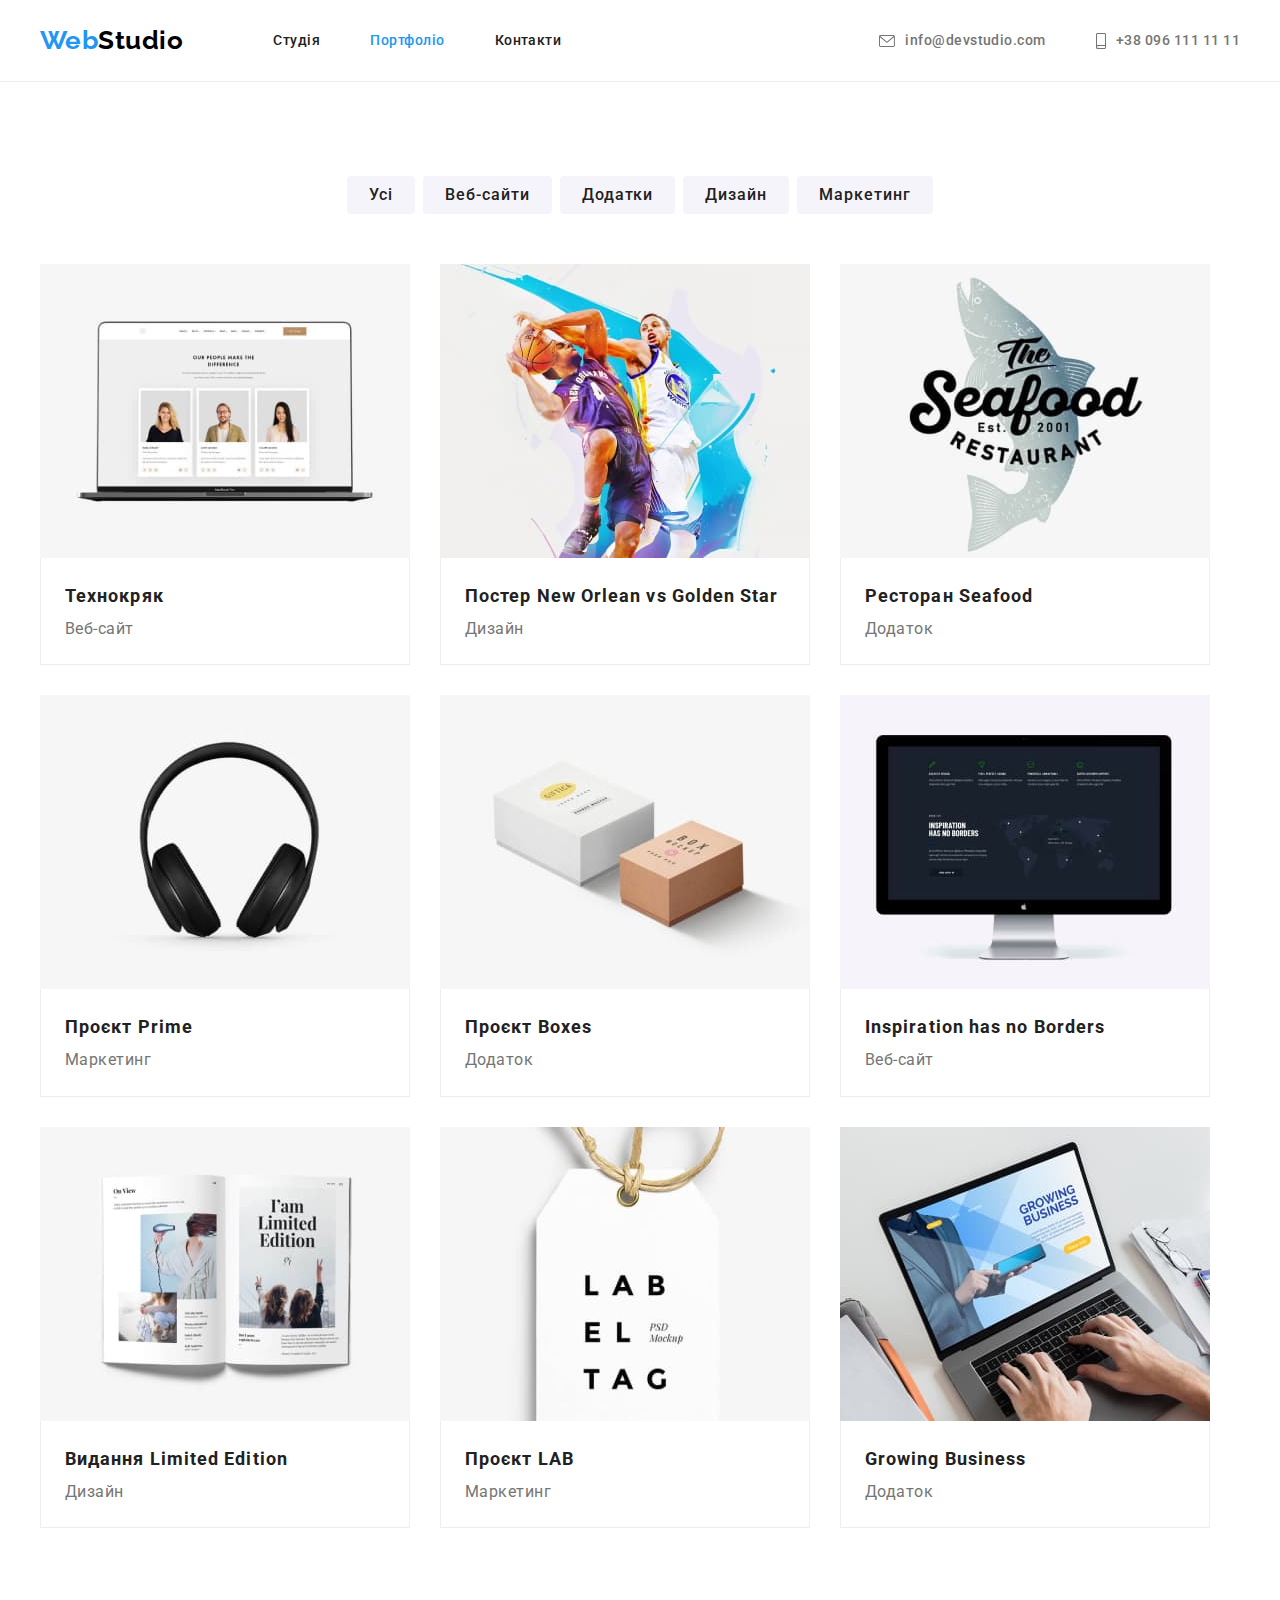
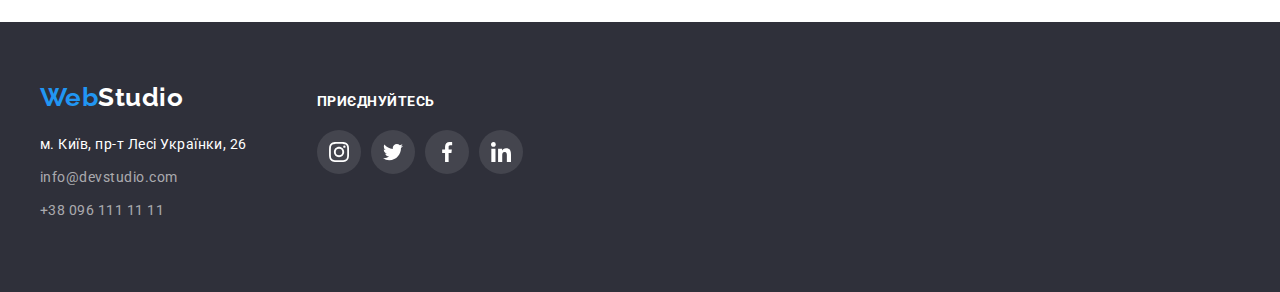
==== portfolio.html @ fdce0c1a "hw4" ====
<!DOCTYPE html>
<html lang="uk">
<head>
    <meta charset="UTF-8">
    <meta http-equiv="X-UA-Compatible" content="IE=edge">
    <meta name="viewport" content="width=device-width, initial-scale=1.0">
    <link rel="preconnect" href="https://fonts.googleapis.com">
    <link rel="preconnect" href="https://fonts.gstatic.com" crossorigin>
    <link href="https://fonts.googleapis.com/css2?family=Raleway:wght@700&family=Roboto:wght@400;500;700;900&display=swap" rel="stylesheet">
    <link rel="stylesheet" href="https://cdnjs.cloudflare.com/ajax/libs/modern-normalize/1.1.0/modern-normalize.min.css" integrity="sha512-wpPYUAdjBVSE4KJnH1VR1HeZfpl1ub8YT/NKx4PuQ5NmX2tKuGu6U/JRp5y+Y8XG2tV+wKQpNHVUX03MfMFn9Q==" crossorigin="anonymous" referrerpolicy="no-referrer"/>
    <link rel="stylesheet" href="./css/styles.css">
    <title>Портфоліо</title>
</head>
<body>
    <header class="header">
      <div class="container">
        <nav class="nav-item">
          <a href="./" class="emblem header-logo"><span class="web-logo">Web</span><span class="studio-logo">Studio</span></a>
        <ul class="site-nav">
          <li class="site-nav-item"><a href="./index.html" class="link">Студія</a></li>
          <li class="site-nav-item"><a href="./portfolio.html" class="link current">Портфоліо</a></li>
          <li class="site-nav-item"><a href="./" class="link">Контакти</a></li>
        </ul>
        <ul class="contact-nav">
          <li class="contact-nav-item"><a class="contact-nav-item" href="mailto:info@devstudio.com"><svg class="header-icon" width="16" height="12"><use href="./image/sprite.svg#icon-envelope"></use></svg>info@devstudio.com</a></li>
          <li class="contact-nav-item"><a class="contact-nav-item" href="tel:+380961111111"><svg class="header-icon" width="10" height="16"><use href="./image/sprite.svg#icon-smartphone"></use></svg>+38 096 111 11 11</a></li>
        </ul>
        </nav>
      </div>
      </header> 
    <main>
      <section class="filter">
      <div class="container" >
      <h1 class="visually-hidden">Портфоліо</h1>
      <ul class="buttonlist">
      <li class="buttonlist-item"><button type="button" class="filter-button text-button">Усі</button></li>
      <li class="buttonlist-item"><button type="button" class="filter-button text-button">Веб-сайти</button></li>
      <li class="buttonlist-item"><button type="button" class="filter-button text-button">Додатки</button></li>
      <li class="buttonlist-item"><button type="button" class="filter-button text-button">Дизайн</button></li>
      <li class="buttonlist-item"><button type="button" class="filter-button text-button">Маркетинг</button></li>
      </ul>
      <ul class="projects">
        <li class="projects-item">
          <a href="#" class="projects-link"><img src="./image/technokryak.jpg" alt="ноутбук з фото працівників" width="370" height="294" class="image">
            <div class="projects-text">
               <h2 class="projects-name">Технокряк</h2>
               <p class="projects-mean">Веб-сайт</p>
            </div>
          </a>
        </li>
        <li class="projects-item">
          <a href="#" class="projects-link"><img src="./image/poster.jpg" alt="двоє хлопців грають у баскетбол" width="370" height="294" class="image">
            <div class="projects-text">
               <h2 class="projects-name">Постер New Orlean vs Golden Star</h2>
               <p class="projects-mean">Дизайн</p>
            </div>
          </a>
        </li>
        <li class="projects-item">
          <a href="#" class="projects-link"><img src="./image/restaurant.jpg" alt="логотип ресторану seafood" width="370" height="294" class="image">
             <div class="projects-text"> 
               <h2 class="projects-name">Ресторан Seafood</h2>
               <p class="projects-mean">Додаток</p>
             </div>
           </a>
        </li>
        <li class="projects-item">
          <a href="#" class="projects-link"><img src="./image/project.jpg" alt="стерео навушники" width="370" height="294" class="image">
             <div class="projects-text">
               <h2 class="projects-name">Проєкт Prime</h2>
               <p class="projects-mean">Маркетинг</p>
             </div>
          </a>
        </li>
        <li class="projects-item">
          <a href="#" class="projects-link"><img src="./image/projectboxes.jpg" alt="біла та розова коробки" width="370" height="294" class="image">
            <div class="projects-text">
               <h2 class="projects-name">Проєкт Boxes</h2>
               <p class="projects-mean">Додаток</p>
            </div>
          </a>
        </li>
        <li class="projects-item">
          <a href="#" class="projects-link"><img src="./image/inspirationhasnoborder.jpg" alt="екран iMac" width="370" height="294" class="image">
            <div class="projects-text">
              <h2 class="projects-name">Inspiration has no Borders</h2>
              <p class="projects-mean">Веб-сайт</p>
            </div>
          </a>
        </li>
        <li class="projects-item">
          <a href="#" class="projects-link"><img src="./image/limitededition.jpg" alt="розворот журналу" width="370" height="294" class="image">
             <div class="projects-text">
               <h2 class="projects-name">Видання Limited Edition</h2>
               <p class="projects-mean">Дизайн</p>
             </div>
          </a>
        </li>
        <li class="projects-item">
          <a href="#" class="projects-link"><img src="./image/projectlab.jpg" alt="білий ярлик з літерами" width="370" height="294" class="image">
             <div class="projects-text">
               <h2 class="projects-name">Проєкт LAB</h2>
               <p class="projects-mean">Маркетинг</p>
             </div>
          </a>
        </li>
        <li class="projects-item">
          <a href="#" class="projects-link"><img src="./image/growingbusiness.jpg" alt="людина працює за ноутбуком" width="370" height="294" class="image">
             <div class="projects-text"> 
               <h2 class="projects-name">Growing Business</h2>
               <p class="projects-mean">Додаток</p>
             </div>
           </a>
        </li>
      </ul>
      </div>
    </section>
    </main>
    <footer class="footer">
      <div class="container footer-content">
      <div class="footer-connection">
      <a href="./" class="emblem footer-logo"><span class="web-logo">Web</span><span class="studio-logo-footer">Studio</span></a>
      <address>
        <ul class="footer-information">
          <li class="footer-item"><a href="https://goo.gl/maps/CPtrU1FHBa2aNyZL9" target="_blank" rel="noopener noreferrer nofollow" class="footer-adress">м. Київ, пр-т Лесі Українки, 26</a>  </li>
          <li class="footer-item"><a href="mailto:info@devstudio.com" class="footer-contact">info@devstudio.com</a></li>
          <li class="footer-item"><a href="tel:+380961111111" class="footer-contact">+38 096 111 11 11</a></li>
        </ul>
      </address>
      </div>
      <div class="subscribe">
        <span class="subscribe-title">ПРИЄДНУЙТЕСЬ</span>
        <ul class="subscribe-list">
        <li class="subscribe-item">
          <a class="subscribe-link" href="#">
            <svg  width="20px" height="20px">
              <use class="subsribe-icon" href="./image/sprite.svg#icon-instagram"></use>
            </svg>
          </a>
        </li>
        <li class="subscribe-item">
          <a class="subscribe-link" href="#">
            <svg class="subsribe-icon" width="20" height="20">
              <use href="./image/sprite.svg#icon-twitter" ></use>
            </svg>
          </a>
        </li>
        <li class="subscribe-item">
          <a class="subscribe-link" href="#">
            <svg class="subsribe-icon" width="20" height="20">
              <use href="./image/sprite.svg#icon-facebook" ></use>
            </svg>
          </a>
        </li>
        <li class="subscribe-item"> 
          <a class="subscribe-link" href="#">
            <svg class="subsribe-icon" width="20" height="20">
             <use href="./image/sprite.svg#icon-linkedin" ></use>
            </svg>
          </a>
        </li>
        </ul>
      </div>
      </div>
    </footer>
</body>
</html>
---- css/styles.css ----
:root{--main-background-color:#FFFFFF;
--title-text-color:#212121;
--main-text-color:#757575;
--accent:#2196F3;
--fill-icon:#AFB1B8;}

/* основний колір фону #F5F5F5 */
/* колір хедера #ECECEC */
/* колір головної секції #2F303A */
/* колір командної секції #F5F4FA*/
/* колір футера #2F303A */

body{
    margin: 0;
    background-color: var(--main-background-color);
    color: var(--main-text-color); 
    font-family: Roboto, Geneva, Arial, Helvetica, sans-serif;
    letter-spacing:0.03em;
}
.header{display: flex;
    background-color:var(--main-background-color);
    border-bottom: 1px solid #ECECEC;}
ul,h1,h2,h3,p {
    padding:0;
    margin:0;
    list-style: none;
    }
.container{
    padding-left: 15px;
    padding-right: 15px;
    margin-left: auto;
    margin-right: auto;
    width: 1200px;
}
.image{display: block;}

/* Навігація сайту */
.nav-item{display: flex; align-items: center;}
.site-nav { display: flex;}
.site-nav-item {margin-right: 50px;}
.site-nav-item:last-child{margin-right: 0;}
.site-nav .link {
    display: block;
    padding-top: 30px;
    padding-bottom: 30px;
    color:var(--title-text-color);
    text-decoration: none; 
    font-weight: 500;
    font-size: 14px; 
    line-height: 1.1;
} 
.site-nav .link:hover, .site-nav .link:focus {color:var(--accent)}
.site-nav .link.current{color:var(--accent);}
.contact-nav {display: flex; margin-left: auto;}
.contact-nav-item {
    display: inline-flex;
    align-items: center;
    margin-right: 50px;}
.contact-nav-item:last-child{margin-right: 0;}
.contact-nav a {
    color:var(--main-text-color);
    text-decoration: none;
    font-weight: 500;
    font-size: 14px; 
    line-height: 1.1;
}
.contact-nav a:hover, .contact-nav a:focus, .header-icon:hover {color:var(--accent); fill: var(--accent);}
.header-icon{
    margin-right: 10px;
    fill:currentColor;}
.emblem{text-decoration: none;
    font-family: 'Raleway';
    font-weight: 700; 
    font-size: 26px; 
    line-height:1.2;}
.web-logo{
    color:var(--accent); 
    font-family: 'Raleway';
    font-weight: 700;
}
.studio-logo{
    color:#000000;
    font-family: 'Raleway';
    font-weight: 700;
}
.header-logo {
    margin-right: 90px;
    padding-top:25px;
    padding-bottom: 25px;
}
.current {color: var(--accent);text-decoration: none;}

/* Основний контент Студії */

.visually-hidden {
    position: absolute;
    width: 1px;
    height: 1px;
    margin: -1px;
    border: 0;
    padding: 0;
    white-space: nowrap;
    clip-path: inset(100%);
    clip: rect(0 0 0 0);
    overflow: hidden;
}

.section-title, .team-title, .clients-title {
    margin-bottom: 50px;
    color: var(--title-text-color);
    font-size: 36px;
    line-height:1.2;
    text-align: center;
    margin-top: 0;
}
.feature-text, .team-work {color:var(--main-text-color);}
/* Банер */
.banner{padding-top: 200px;
    padding-bottom: 200px;
    text-align: center;
    max-width:1600px;
    height: 600px;
    margin-left: auto;
    margin-right: auto;
    background-image: linear-gradient(to right, rgba(47,48,58,0.4), rgba(47,48,58,0.4)), url(../image/banner.jpg);
    background-color: #2F303A;
    background-repeat: no-repeat;
    background-position: center;
    background-size:cover;}
.banner-title{
    margin-top: 0;
    margin-right: auto;
    margin-left: auto;
    margin-bottom: 0;
    margin-bottom: 30px;
    width: 700px;
    color:var(--main-background-color);
    font-size: 44px;
    font-weight: 900;
    line-height: 1.4;
    letter-spacing: 0.06em; 
    text-transform: uppercase;
}
.button{
    padding: 10px 30px;
    background-color:#2196F3;
    border:none;
    box-shadow: 0px 4px 4px rgba(0, 0, 0, 0.15);
    border-radius: 4px;
    cursor: pointer;
    font-family: inherit;
}
.button :hover, .button :focus {background-color:#188CE8}
.text-button{
    color: #FFFFFF;
    font-size: 16px; 
    line-height: 1.9; 
    font-weight: 700;
    letter-spacing: 0.06em;
}
/* Особливості */
.section-feature {
    background-color: var(--main-background-color);
    padding-top: 94px;
    padding-bottom: 94px; 
}
.feature{display: flex;}
.feature-item{flex-basis: calc((100% - 90px) / 4); padding: 0; margin-right: 30px;}
.feature-picture{
    display: flex;
    justify-content: center;
    height: 120px;
    border-radius: 4px;
    margin-bottom: 30px;}
.feature-icon{
    width: 270px;
    height: 120px;
    fill: currentColor;}
.feature-item:last-child{margin-right: 0;}
.feature-title{
    color: var(--title-text-color); 
    font-size: 14px; 
    line-height: 1.4; 
    text-transform: uppercase;
    margin-bottom: 10px;
    margin-top: 0;
}
.feature-text{ font-size: 14px; line-height:1.7;}
/* Чим ми займаємось */
.section{ 
    padding-bottom: 94px;
    background-color:var(--main-background-color);}
.section-group{display: flex;align-items: center;}
.section-item{
    margin-right: 30px;
    width: 370px;
    height: 294px;}
.section-item:last-child{margin-right: 0;}
/* Наша команда */
.team{
    padding-top: 94px;
    padding-bottom: 94px;
    margin-top: 0;
    background-color:#F5F4FA;}
.team-name{margin-bottom: 10px;
    color:var(--title-text-color);
    font-size: 16px;
    line-height:1.2;
    text-align: center;
    font-weight: 500;}
.team-list{display:flex; align-items: center;}
.team-item{
    margin-right: 30px;
    width: 270px;
    height: 428px;
    box-shadow:0px 4px 4px rgba(0, 0, 0, 0.25);
    border-radius: 0px 0px 4px 4px;}
.team-work{
    font-size: 16px;
    line-height: 1.2; 
    text-align: center;}
.team-text{padding-top: 30px; padding-bottom: 30px;}
.team-item:last-child{margin-right: 0;}
.team-sub-list{display: flex;
    justify-content: center;
    gap: 10px;
    margin-top: 12px;}
.team-sub-link{
    display: flex;
    justify-content: center;
    align-items: center;
    width: 44px;
    height: 44px;
    border-radius: 50%;
    fill:var(--fill-icon);}
.team-sub-link:hover {fill:#FFFFFF;background-color: var(--accent);}

    /* Постійні клієнти */

.clients{
    padding-top: 94px;
    padding-bottom: 94px;
    margin-top: 0;
    background-color:var(--main-background-color);}
.clients-list{
    display:flex; 
    align-items: center; 
    justify-content: center;}
.clients-item{
    margin-right: 30px; 
    width: 170px; 
    height: 92px;}
.clients-item:last-child{margin-right: 0;}
.clients-link{ display: flex;
    justify-content: center;
    align-items: center;
    width: 100%;
    height: 100%;
    border: 1px solid var(--fill-icon);
    border-radius: 4px;
    fill: var(--fill-icon);}
.clients-link:hover {border: 1px solid var(--accent); fill:var(--accent);}

    /* Портфоліо */

.filter{padding-top: 94px; padding-bottom: 94px;}
.buttonlist{display:flex; 
    margin-bottom: 50px;
    align-items: center;
    justify-content: center;}
.buttonlist-item{margin-right: 8px;}
.buttonlist-item:last-child{margin-right: 0;}
.filter-button{
    display: flex;
    text-align: center;
    cursor: pointer;
    background-color: #F5F4FA; 
    color:var(--title-text-color); 
    border:none;
    font-weight: 500; 
    font-size: 16px;
    line-height: 1.6;
    font-family: inherit;
    border-radius: 4px;
}
.text-button{padding: 6px 22px;}
.filter-button:hover,.filter-button:focus {background-color: var(--accent);
    color:var(--main-background-color);
    box-shadow:0px 4px 4px rgba(0, 0, 0, 0.25);}
.projects{display:flex;flex-wrap:wrap;}
.projects-item{
    margin-right: 30px;
    margin-bottom: 30px;
    width: 370px;
}
.projects-item:hover{box-shadow:0px 4px 4px rgba(0, 0, 0, 0.25);}
.projects-item:nth-child(3n){margin-right: 0;}
.projects-item:nth-last-child(-n + 3){margin-bottom: 0;}
.projects-link{text-decoration: none;}
.projects-name{
    color:var(--title-text-color); 
    font-weight:700;
    font-size: 18px;
    line-height: 2; 
    letter-spacing: 0.06em;}
.projects-mean{
    color:var(--main-text-color);
    font-size: 16px;
    line-height: 1.9;}
.projects-text{padding: 20px 24px; border-right:1px solid #EEEEEE; border-bottom:1px solid #EEEEEE; border-left: 1px solid #EEEEEE;}

/* Підвал сайту */

.footer{padding-top: 60px;
    padding-bottom: 60px;
    background-color: #2F303A;}
.footer-content{display: flex; align-items: baseline;}
.footer-logo{display: block;
    margin-bottom: 20px;
    font-style: normal;}
.studio-logo-footer{color:var(--main-background-color)}
.footer-information{font-style:normal;}
.footer-item{margin-bottom: 9px;}
.footer-adress{
    color: var(--main-background-color);
    text-decoration:none;
    font-size: 14px;
    line-height:1.7;}
.footer-contact{
    color: rgba(255, 255, 255, 0.6);
    text-decoration:none;
    font-size: 14px;
    line-height:1.7;}
.footer-contact:hover , .footer-contact:focus{color:var(--accent);}

.subscribe{margin-left: 70px;}
.subscribe-title{
    font-weight: 700;
    font-size: 14px;
    line-height: 1.1;
    text-transform: uppercase;
    color:#FFFFFF;}
.subscribe-list{ display:flex; 
    align-items: center; 
    justify-content: center;
    margin-top: 20px;}
.subscribe-item{margin-right: 10px;}
.subscribe-link{ 
    display: flex;
    justify-content: center;
    align-items: center;
    background: rgba(255,255,255,0.1);
    border-radius: 50%;
    width: 44px;
    height: 44px;
    fill: #FFFFFF;}
.subscribe-link:hover{background-color: var(--accent);}
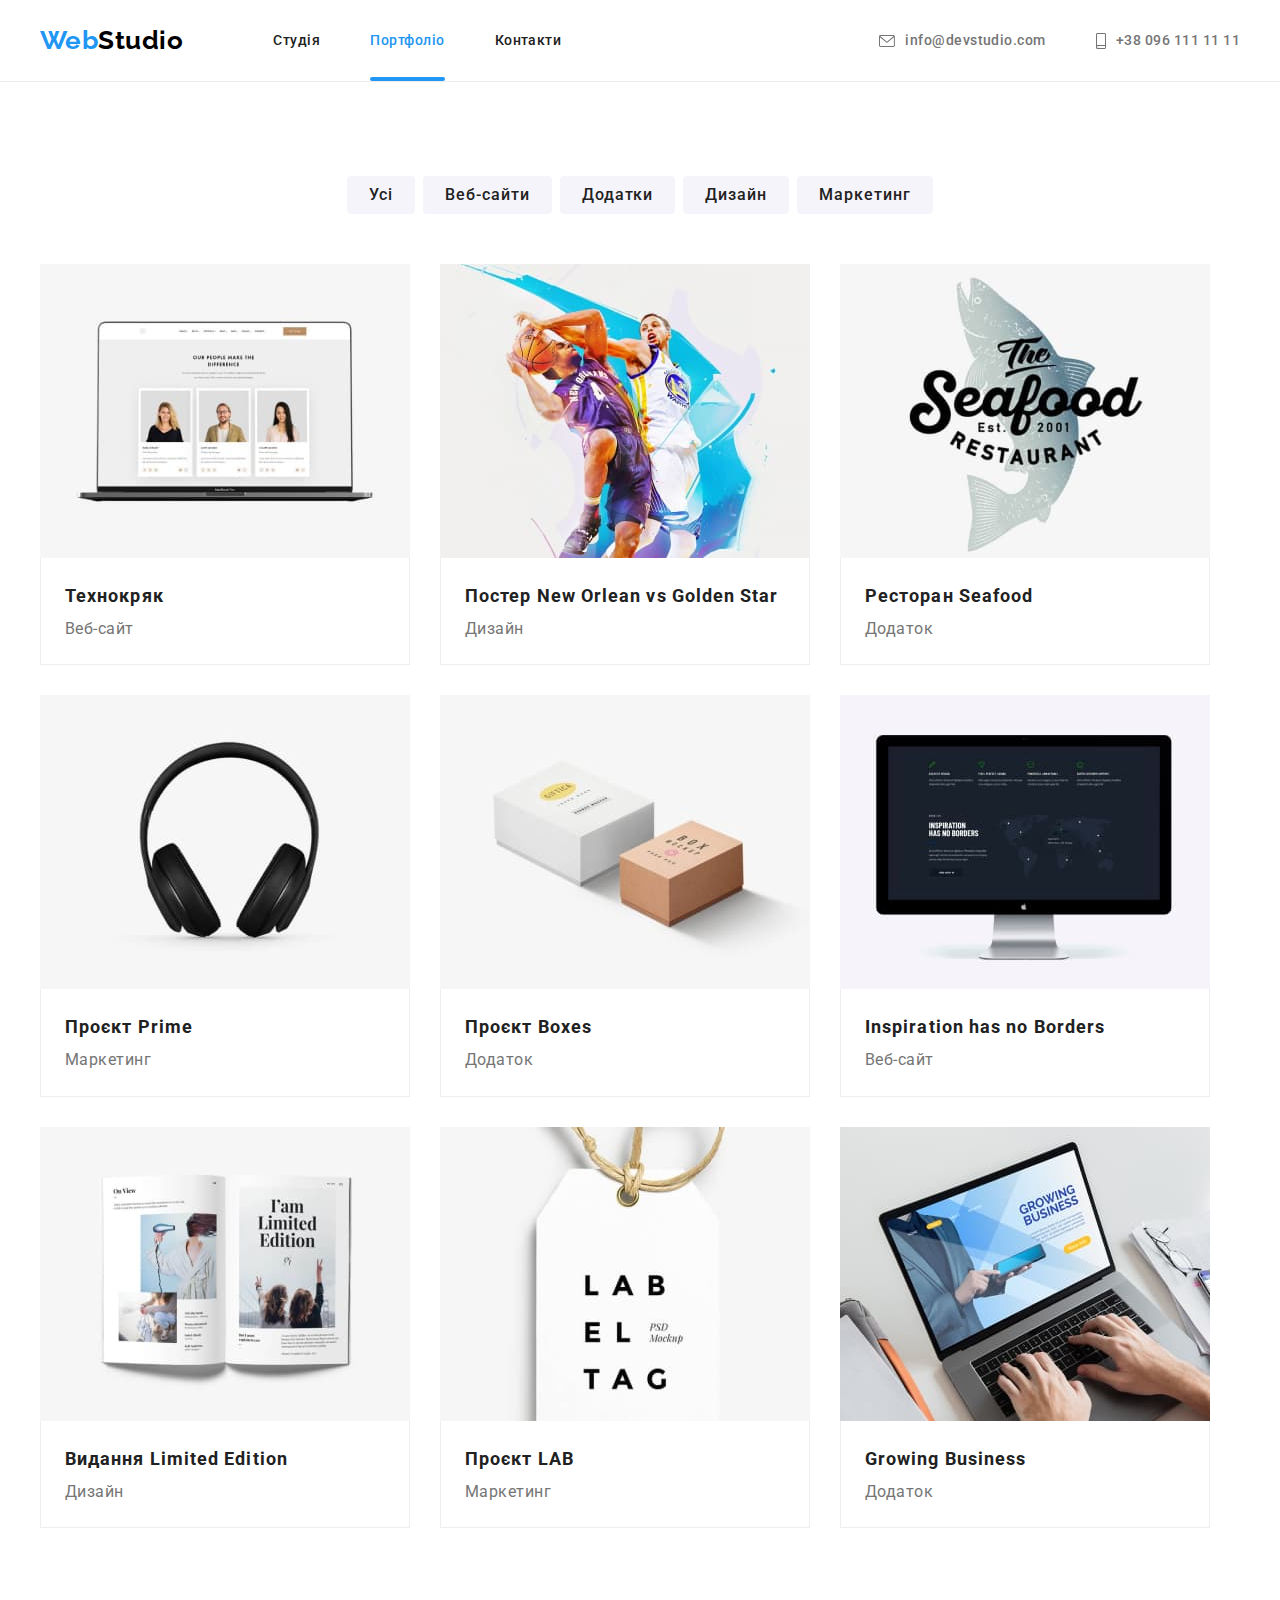
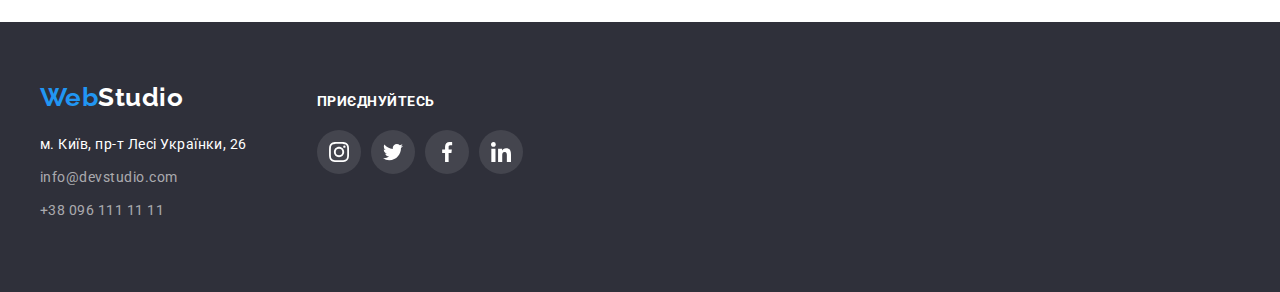
==== commit 0d53a96e: "hw5" ====
--- a/portfolio.html
+++ b/portfolio.html
@@ -41,7 +41,10 @@
       </ul>
       <ul class="projects">
         <li class="projects-item">
+          <div class="thumb">
           <a href="#" class="projects-link"><img src="./image/technokryak.jpg" alt="ноутбук з фото працівників" width="370" height="294" class="image">
+          <div class="overlay"><p>Lorem ipsum dolor sit amet consectetur adipisicing elit. Ab, magnam.</p></div>
+          </div>
             <div class="projects-text">
                <h2 class="projects-name">Технокряк</h2>
                <p class="projects-mean">Веб-сайт</p>
--- a/css/styles.css
+++ b/css/styles.css
@@ -1,13 +1,13 @@
 :root{--main-background-color:#FFFFFF;
 --title-text-color:#212121;
 --main-text-color:#757575;
+--add-background-color:#F5F4FA;
 --accent:#2196F3;
 --fill-icon:#AFB1B8;}
 
 /* основний колір фону #F5F5F5 */
 /* колір хедера #ECECEC */
 /* колір головної секції #2F303A */
-/* колір командної секції #F5F4FA*/
 /* колір футера #2F303A */
 
 body{
@@ -15,23 +15,20 @@
     background-color: var(--main-background-color);
     color: var(--main-text-color); 
     font-family: Roboto, Geneva, Arial, Helvetica, sans-serif;
-    letter-spacing:0.03em;
-}
+    letter-spacing:0.03em;}
 .header{display: flex;
     background-color:var(--main-background-color);
     border-bottom: 1px solid #ECECEC;}
 ul,h1,h2,h3,p {
     padding:0;
     margin:0;
-    list-style: none;
-    }
+    list-style: none;}
 .container{
     padding-left: 15px;
     padding-right: 15px;
     margin-left: auto;
     margin-right: auto;
-    width: 1200px;
-}
+    width: 1200px;}
 .image{display: block;}
 
 /* Навігація сайту */
@@ -41,16 +38,28 @@
 .site-nav-item:last-child{margin-right: 0;}
 .site-nav .link {
     display: block;
+    position: relative;
     padding-top: 30px;
     padding-bottom: 30px;
     color:var(--title-text-color);
     text-decoration: none; 
     font-weight: 500;
     font-size: 14px; 
-    line-height: 1.1;
-} 
+    line-height: 1.1;}
+    /* transition-property: color;
+    transition-duration: 250ms;
+    transition-timing-function: cubic-bezier(0.4, 0, 0.2, 1)}  */
 .site-nav .link:hover, .site-nav .link:focus {color:var(--accent)}
 .site-nav .link.current{color:var(--accent);}
+.link.current::after{position: absolute;
+content:" ";
+bottom: -3px;;
+left:0;
+width: 100%;
+height: 4px;
+background: #2196F3;
+border-radius: 2px;}
+.contact-box{display: flex; margin-left: auto;}
 .contact-nav {display: flex; margin-left: auto;}
 .contact-nav-item {
     display: inline-flex;
@@ -62,8 +71,7 @@
     text-decoration: none;
     font-weight: 500;
     font-size: 14px; 
-    line-height: 1.1;
-}
+    line-height: 1.1;}
 .contact-nav a:hover, .contact-nav a:focus, .header-icon:hover {color:var(--accent); fill: var(--accent);}
 .header-icon{
     margin-right: 10px;
@@ -104,7 +112,6 @@
     clip: rect(0 0 0 0);
     overflow: hidden;
 }
-
 .section-title, .team-title, .clients-title {
     margin-bottom: 50px;
     color: var(--title-text-color);
@@ -114,7 +121,8 @@
     margin-top: 0;
 }
 .feature-text, .team-work {color:var(--main-text-color);}
-/* Банер */
+                                              /* Банер */
+
 .banner{padding-top: 200px;
     padding-bottom: 200px;
     text-align: center;
@@ -158,24 +166,22 @@
     font-weight: 700;
     letter-spacing: 0.06em;
 }
-/* Особливості */
+                                            /* Особливості */
+
 .section-feature {
     background-color: var(--main-background-color);
     padding-top: 94px;
-    padding-bottom: 94px; 
-}
+    padding-bottom: 94px;}
 .feature{display: flex;}
 .feature-item{flex-basis: calc((100% - 90px) / 4); padding: 0; margin-right: 30px;}
 .feature-picture{
     display: flex;
     justify-content: center;
+    align-items: center;
     height: 120px;
     border-radius: 4px;
-    margin-bottom: 30px;}
-.feature-icon{
-    width: 270px;
-    height: 120px;
-    fill: currentColor;}
+    margin-bottom: 30px;
+    background-color: var(--add-background-color);}
 .feature-item:last-child{margin-right: 0;}
 .feature-title{
     color: var(--title-text-color); 
@@ -186,7 +192,9 @@
     margin-top: 0;
 }
 .feature-text{ font-size: 14px; line-height:1.7;}
-/* Чим ми займаємось */
+
+                                         /* Чим ми займаємось */
+
 .section{ 
     padding-bottom: 94px;
     background-color:var(--main-background-color);}
@@ -196,12 +204,29 @@
     width: 370px;
     height: 294px;}
 .section-item:last-child{margin-right: 0;}
-/* Наша команда */
+.section-addition{position: relative;}
+.section-label{position:absolute;
+    bottom: 0; 
+    padding: 27px;
+    width: 370px;
+    height: 70px;
+    background-color: rgba(47, 48, 58, 0.8);}
+.section-label-text{
+    font-style: normal;
+    font-weight: 700;
+    font-size: 14px;
+    line-height: 1.14;
+    text-align: center;
+    text-transform: uppercase;
+    color:var(--main-background-color);}
+
+                                            /* Наша команда */
+
 .team{
     padding-top: 94px;
     padding-bottom: 94px;
     margin-top: 0;
-    background-color:#F5F4FA;}
+    background-color:var(--add-background-color);}
 .team-name{margin-bottom: 10px;
     color:var(--title-text-color);
     font-size: 16px;
@@ -212,9 +237,9 @@
 .team-item{
     margin-right: 30px;
     width: 270px;
-    height: 428px;
     box-shadow:0px 4px 4px rgba(0, 0, 0, 0.25);
-    border-radius: 0px 0px 4px 4px;}
+    border-radius: 0px 0px 4px 4px;
+background-color: var(--main-background-color);}
 .team-work{
     font-size: 16px;
     line-height: 1.2; 
@@ -233,7 +258,7 @@
     height: 44px;
     border-radius: 50%;
     fill:var(--fill-icon);}
-.team-sub-link:hover {fill:#FFFFFF;background-color: var(--accent);}
+.team-sub-link:hover, .team-sub-link:focus {fill:var(--main-background-color);background-color: var(--accent);}
 
     /* Постійні клієнти */
 
@@ -259,7 +284,7 @@
     border: 1px solid var(--fill-icon);
     border-radius: 4px;
     fill: var(--fill-icon);}
-.clients-link:hover {border: 1px solid var(--accent); fill:var(--accent);}
+.clients-link:hover, .clients-link:focus {border: 1px solid var(--accent); fill:var(--accent);}
 
     /* Портфоліо */
 
@@ -281,8 +306,7 @@
     font-size: 16px;
     line-height: 1.6;
     font-family: inherit;
-    border-radius: 4px;
-}
+    border-radius: 4px;}
 .text-button{padding: 6px 22px;}
 .filter-button:hover,.filter-button:focus {background-color: var(--accent);
     color:var(--main-background-color);
@@ -291,8 +315,7 @@
 .projects-item{
     margin-right: 30px;
     margin-bottom: 30px;
-    width: 370px;
-}
+    width: 370px;}
 .projects-item:hover{box-shadow:0px 4px 4px rgba(0, 0, 0, 0.25);}
 .projects-item:nth-child(3n){margin-right: 0;}
 .projects-item:nth-last-child(-n + 3){margin-bottom: 0;}
@@ -307,8 +330,21 @@
     color:var(--main-text-color);
     font-size: 16px;
     line-height: 1.9;}
-.projects-text{padding: 20px 24px; border-right:1px solid #EEEEEE; border-bottom:1px solid #EEEEEE; border-left: 1px solid #EEEEEE;}
-
+.projects-text{padding: 20px 24px; 
+    border-right:1px solid #EEEEEE; 
+    border-bottom:1px solid #EEEEEE;
+     border-left: 1px solid #EEEEEE;}
+.thumb{position: relative;
+overflow: hidden;}
+.overlay{background-color:rgba(0, 0, 0, 0.15); 
+    position:absolute;
+    top: 0; 
+    left: 0; 
+    width:100%; 
+    height: 100%;
+    transform:translateY(100%);
+    transition:transform 250 ms cubic-bezier(0.4, 0, 0.2, 1);}
+.thumb:hover .overlay {transform:translateY(0);}
 /* Підвал сайту */
 
 .footer{padding-top: 60px;
@@ -318,7 +354,7 @@
 .footer-logo{display: block;
     margin-bottom: 20px;
     font-style: normal;}
-.studio-logo-footer{color:var(--main-background-color)}
+.studio-logo-footer{color:var(--main-background-color);}
 .footer-information{font-style:normal;}
 .footer-item{margin-bottom: 9px;}
 .footer-adress{
@@ -339,7 +375,7 @@
     font-size: 14px;
     line-height: 1.1;
     text-transform: uppercase;
-    color:#FFFFFF;}
+    color:var(--main-background-color);}
 .subscribe-list{ display:flex; 
     align-items: center; 
     justify-content: center;
@@ -353,5 +389,5 @@
     border-radius: 50%;
     width: 44px;
     height: 44px;
-    fill: #FFFFFF;}
-.subscribe-link:hover{background-color: var(--accent);}+    fill: var(--main-background-color);}
+.subscribe-link:hover, .subscribe-link:focus{background-color: var(--accent);}